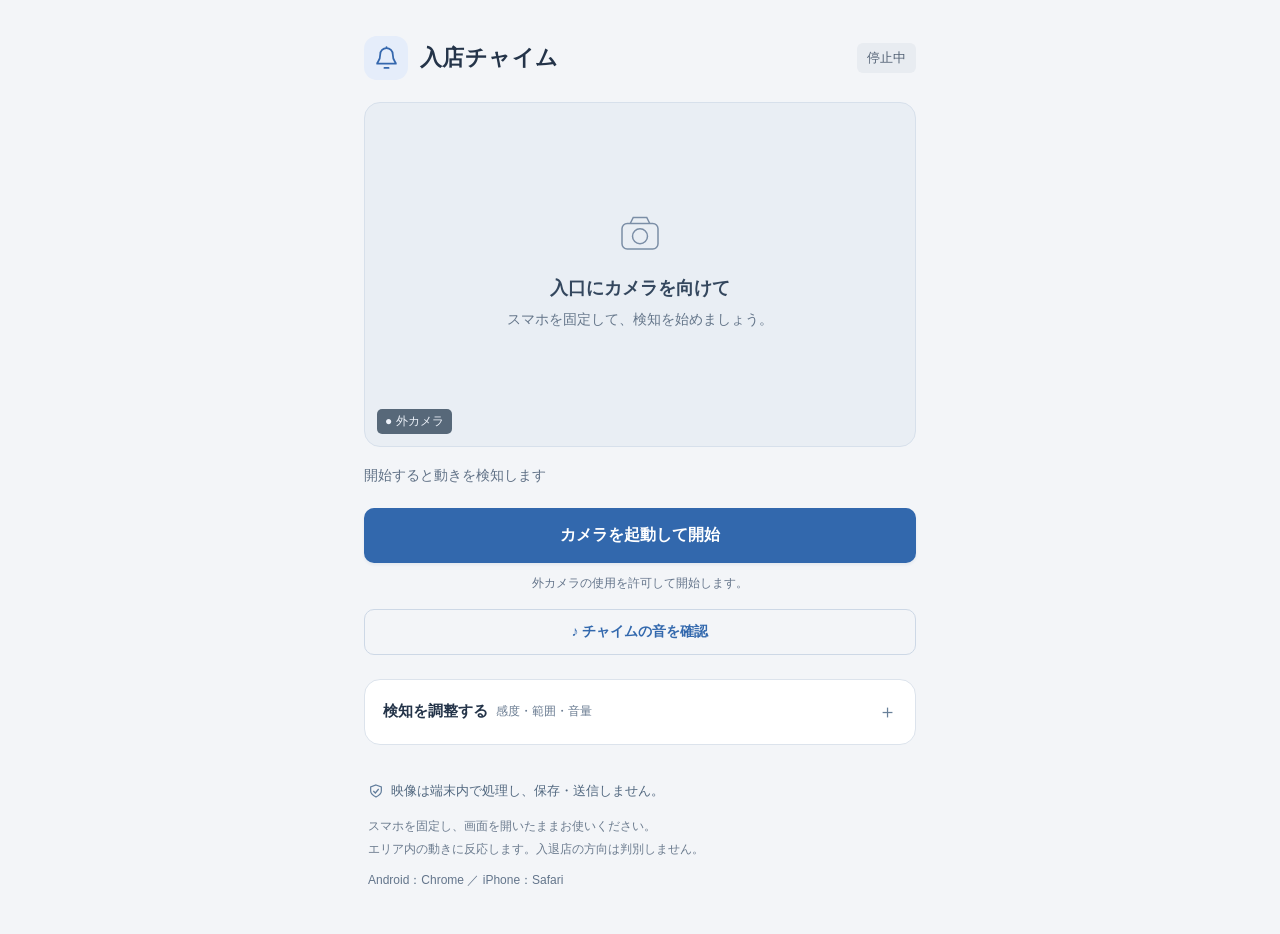
==== index.html @ b0a06c3b "Add files via upload" ====
<!doctype html>
<html lang="ja"><head><meta charset="utf-8"><meta name="viewport" content="width=device-width, initial-scale=1, viewport-fit=cover"><meta name="theme-color" content="#f3f5f8"><title>入店チャイム — Entrance Chime</title><meta name="description" content="スマホの外カメラで動きを検知して、入店チャイムを鳴らします。"><link rel="icon" href="data:image/svg+xml,%3Csvg xmlns='http://www.w3.org/2000/svg' viewBox='0 0 32 32'%3E%3Crect width='32' height='32' rx='8' fill='%233268ad'/%3E%3Cpath d='M8 22h16l-3-5v-5a5 5 0 0 0-10 0v5z' fill='%23ffffff'/%3E%3Ccircle cx='16' cy='25' r='2' fill='%23ffffff'/%3E%3C/svg%3E"><link rel="stylesheet" href="style.css"></head>
<body><main><header><div class="brand"><span class="logo" aria-hidden="true"><svg viewBox="0 0 24 24" fill="none" stroke="currentColor" stroke-width="1.7" stroke-linecap="round" stroke-linejoin="round"><path d="M18 8a6 6 0 0 0-12 0c0 7-3 7-3 9h18c0-2-3-2-3-9M10 21h4M12 2V1"/></svg></span><div><h1>入店チャイム</h1></div></div><span id="badge" class="badge">停止中</span></header>
<section class="monitor" aria-label="カメラの映像"><video id="video" muted playsinline autoplay></video><div id="placeholder"><svg viewBox="0 0 64 64" width="56" fill="none" stroke="currentColor" stroke-width="2"><rect x="8" y="18" width="48" height="34" rx="7"/><circle cx="32" cy="35" r="10"/><path d="m19 18 4-8h18l4 8"/></svg><h2>入口にカメラを向けて</h2><p>スマホを固定して、検知を始めましょう。</p></div><div id="region"><span>検知エリア</span></div><div class="monitor-foot"><span>● <span id="cameraLabel">外カメラ</span></span></div></section>
<div class="status-row"><span id="status" role="status" aria-live="polite">開始すると動きを検知します</span></div><div class="meter" aria-label="動きの強さ" hidden><div id="meter"></div></div>
<p id="error" role="alert" hidden></p><button id="start" class="primary">カメラを起動して開始</button><p class="hint">外カメラの使用を許可して開始します。</p><button id="test" class="secondary sound-test">♪ チャイムの音を確認</button>
<details class="settings"><summary>検知を調整する <span>感度・範囲・音量</span></summary><div class="settings-body"><label for="sensitivity">感度 <output id="sensitivityValue">標準</output></label><input id="sensitivity" type="range" min="1" max="5" value="3"><div class="ends"><span>小さな動きを無視</span><span>小さな動きも検知</span></div><div class="two"><div><label for="area">検知エリア</label><select id="area"><option value="center">中央</option><option value="left">左側</option><option value="right">右側</option><option value="full">全体</option></select></div><div><label for="cooldown">鳴らす間隔</label><select id="cooldown"><option value="3">3秒以上</option><option value="5" selected>5秒以上</option><option value="10">10秒以上</option></select></div></div><div class="sound-heading"><label for="volume">チャイムの音量 <output id="volumeValue">60%</output></label></div><input id="volume" type="range" min="0" max="100" value="60"></div></details>
<footer><p><svg class="small-icon" viewBox="0 0 24 24" fill="none" stroke="currentColor" stroke-width="1.8" aria-hidden="true"><path d="m12 3 8 3v6c0 5-8 9-8 9s-8-4-8-9V6zM8 12l3 3 5-6"/></svg> 映像は端末内で処理し、保存・送信しません。</p><p>スマホを固定し、画面を開いたままお使いください。<br>エリア内の動きに反応します。入退店の方向は判別しません。<br><span class="browser-note">Android：Chrome ／ iPhone：Safari</span></p></footer></main><script type="module" src="app.js"></script></body></html>
---- style.css ----
:root{color-scheme:light;font-family:-apple-system,BlinkMacSystemFont,'Segoe UI','Noto Sans JP',sans-serif;color:#243449;background:#f3f5f8;font-size:16px}*{box-sizing:border-box}body{margin:0}main{max-width:600px;margin:0 auto;padding:28px 24px max(30px,env(safe-area-inset-bottom))}header,.brand,.status-row,.section-heading,.sound-heading{display:flex;align-items:center;justify-content:space-between;gap:12px}header{margin-bottom:24px}.brand{justify-content:flex-start}.logo{display:grid;place-items:center;background:#e5edfa;color:#3467ad;width:44px;height:44px;border-radius:13px;flex:none}.logo svg{width:25px;height:25px}.eyebrow{font-size:12px;color:#66758a;letter-spacing:.02em}h1{font-size:23px;margin:2px 0 0;font-weight:700;letter-spacing:.02em}.badge{font-size:13px;background:#e8ecf1;color:#526174;border-radius:6px;padding:6px 10px;white-space:nowrap}.badge.active{color:#146d4b;background:#e0f2e9}.monitor{position:relative;aspect-ratio:4/3;overflow:hidden;border-radius:16px;background:#e9eef4;border:1px solid #d7e0eb}video{width:100%;height:100%;object-fit:contain;background:#18222f;display:none}#placeholder{position:absolute;inset:0;display:flex;align-items:center;justify-content:center;flex-direction:column;color:#7b8ea6}#placeholder>svg{width:48px;height:48px;margin-bottom:3px}#placeholder h2{font-size:18px;color:#34475e;margin:15px 0 0;font-weight:650}#placeholder p{font-size:14px;color:#65768a;margin:8px 12px;text-align:center;line-height:1.7}#region{display:none;position:absolute;border:2px solid #67d5a3;border-radius:4px;pointer-events:none;box-shadow:0 0 0 900px #071b3255}#region span{position:absolute;top:8px;left:8px;font-size:12px;background:#143b32dd;padding:4px 8px;border-radius:4px;color:#e0fff1;white-space:nowrap}.monitor-foot{position:absolute;bottom:12px;left:12px;right:12px;display:flex;justify-content:space-between;font-size:12px;color:#edf2fa;pointer-events:none}.monitor-foot>span{background:#34485bcc;border-radius:5px;padding:4px 8px}.monitor.flash{border-color:#219367;box-shadow:0 0 0 3px #21936733}.status-row{margin-top:17px;font-size:14px;color:#607186;min-height:28px}.count{white-space:nowrap;font-size:12px;color:#66758a}.count strong{font-size:23px;color:#34475e;font-variant-numeric:tabular-nums}.meter{height:4px;background:#dde4ed;border-radius:4px;overflow:hidden;margin:10px 0 20px}#meter{height:100%;width:0;background:#4386c9;transition:width .15s}button,select,input{font:inherit}button{cursor:pointer;border:0;border-radius:10px;min-height:48px;font-weight:650}button:disabled{opacity:.55;cursor:wait}.primary{background:#3268ad;color:#fff;display:flex;justify-content:center;align-items:center;gap:14px;width:100%;padding:17px 18px;font-size:16px;box-shadow:0 2px 3px #1f4b8112}.primary:hover{background:#295a99}.primary.running{background:#fff;color:#3b526f;border:1px solid #bccbdc}.hint{text-align:center;font-size:12px;color:#64748a;line-height:1.8;margin:11px 0 26px}.settings{background:#fff;border:1px solid #dce3ec;border-radius:16px;padding:22px}h2{font-size:16px;margin:0}.section-heading{margin-bottom:23px}.section-heading>span{font-size:12px;color:#64748a}label{font-size:14px;font-weight:550;display:flex;justify-content:space-between;gap:12px;margin-bottom:10px}output{color:#3268ad;font-weight:600}input[type=range]{width:100%;accent-color:#3268ad;cursor:pointer;height:26px;margin:0}.ends{display:flex;justify-content:space-between;font-size:12px;color:#697b91;margin:4px 0 23px}.two{display:grid;grid-template-columns:1fr 1fr;gap:14px;margin-bottom:24px}select{width:100%;background:#f8fafd;border:1px solid #d1dbe7;border-radius:8px;color:#34475e;padding:11px 8px;min-height:46px;font-size:14px}.sound-heading{margin-bottom:10px;border-top:1px solid #e8edf3;padding-top:20px}.sound-heading label{margin:0;flex:1;flex-wrap:wrap;gap:4px 10px}.secondary{background:#edf3fb;color:#3268ad;padding:8px 13px;font-size:14px;white-space:nowrap}footer{padding:10px 4px 0;color:#6b7b8e;font-size:12px;line-height:1.9}footer p:first-child{color:#536980;font-size:13px;display:flex;align-items:center;gap:7px}.small-icon{color:#607c9b;width:16px;height:16px;flex:none}#error{padding:13px;background:#fff0e7;color:#92471e;border:1px solid #efd3c0;border-radius:10px;font-size:14px;line-height:1.7}button:focus-visible,select:focus-visible,input:focus-visible{outline:3px solid #193d70;outline-offset:3px}@media(min-width:800px){main{padding-top:36px}.monitor{aspect-ratio:16/10}}@media(max-width:380px){main{padding:20px 16px}.settings{padding:18px 16px}.brand{gap:9px}h1{font-size:21px}.section-heading{flex-wrap:wrap;gap:6px}.two{gap:10px}}
header{margin-bottom:22px}h1{font-size:22px;margin:0}.status-row{margin:15px 0 18px;font-size:14px}.meter[hidden]{display:none}.hint{margin:10px 0 14px}.sound-test{width:100%;background:transparent;border:1px solid #cdd8e6;margin-bottom:24px;min-height:46px}.sound-test:hover{background:#e9eff7}.settings{padding:0;overflow:hidden}.settings summary{cursor:pointer;padding:19px 18px;font-size:15px;font-weight:650;list-style:none;display:flex;gap:8px;align-items:center}.settings summary::-webkit-details-marker{display:none}.settings summary::after{content:'＋';font-size:19px;font-weight:400;color:#688099;margin-left:auto}.settings[open] summary::after{content:'−'}.settings summary>span{font-size:12px;font-weight:400;color:#697b91}.settings[open] summary{border-bottom:1px solid #e8edf3}.settings-body{padding:22px 18px}.browser-note{display:inline-block;margin-top:8px;font-size:12px;color:#63758b}footer{margin-top:12px}footer p{margin:12px 0}.monitor-foot{justify-content:flex-start}@media(max-width:380px){.settings{padding:0}.settings summary{padding:18px 15px}.settings summary>span{font-size:12px}.settings-body{padding:20px 16px}}
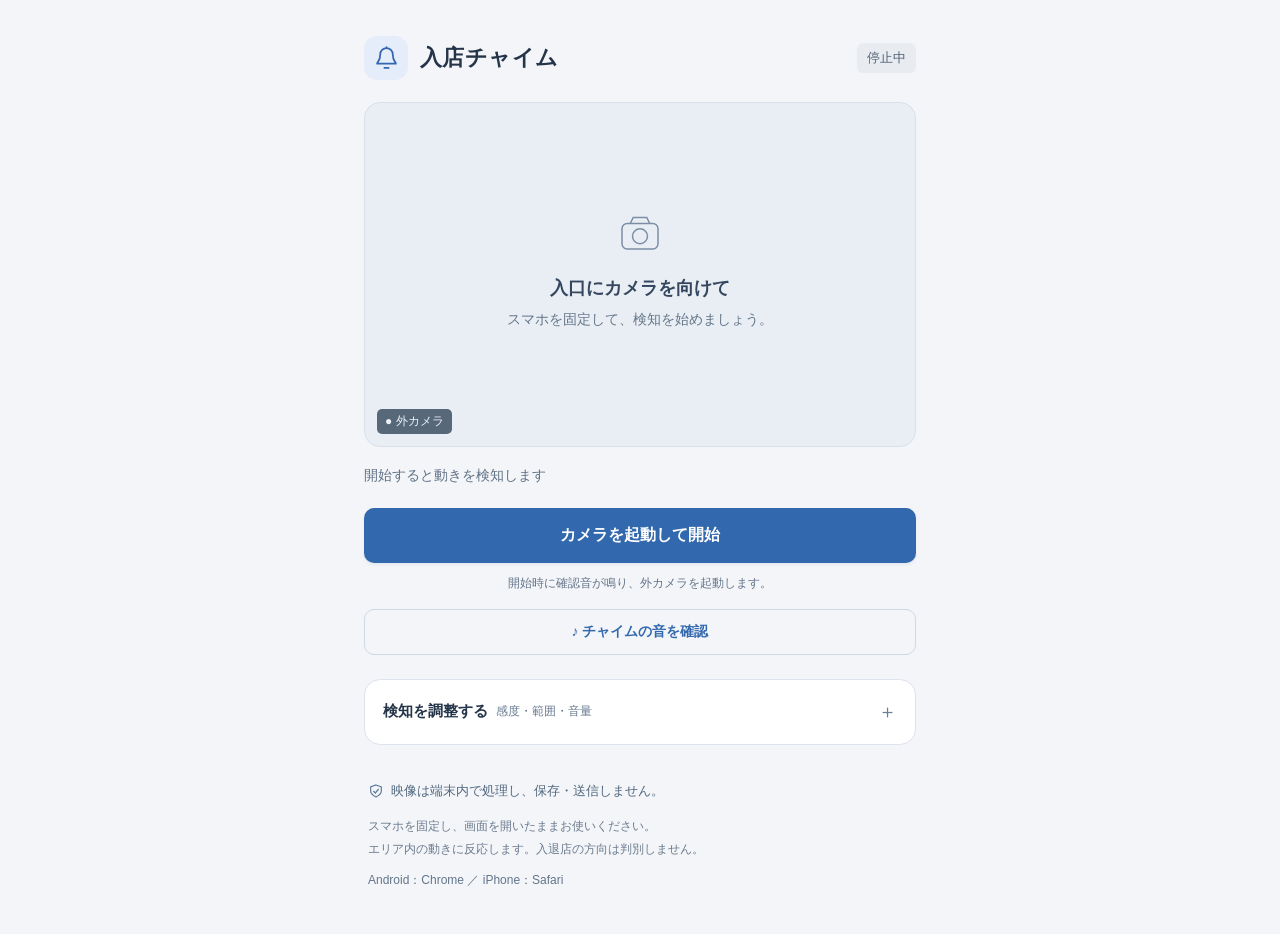
==== commit a3624276: "Add files via upload" ====
--- a/index.html
+++ b/index.html
@@ -1,10 +1,10 @@
 <!doctype html>
-<html lang="ja"><head><meta charset="utf-8"><meta name="viewport" content="width=device-width, initial-scale=1, viewport-fit=cover"><meta name="theme-color" content="#f3f5f8"><title>入店チャイム — Entrance Chime</title><meta name="description" content="スマホの外カメラで動きを検知して、入店チャイムを鳴らします。"><link rel="icon" href="data:image/svg+xml,%3Csvg xmlns='http://www.w3.org/2000/svg' viewBox='0 0 32 32'%3E%3Crect width='32' height='32' rx='8' fill='%233268ad'/%3E%3Cpath d='M8 22h16l-3-5v-5a5 5 0 0 0-10 0v5z' fill='%23ffffff'/%3E%3Ccircle cx='16' cy='25' r='2' fill='%23ffffff'/%3E%3C/svg%3E"><link rel="stylesheet" href="style.css"></head>
+<html lang="ja"><head><meta charset="utf-8"><meta name="viewport" content="width=device-width, initial-scale=1, viewport-fit=cover"><meta name="theme-color" content="#f3f5f8"><title>入店チャイム — Entrance Chime</title><meta name="description" content="スマホの外カメラで動きを検知して、入店チャイムを鳴らします。"><link rel="icon" href="data:image/svg+xml,%3Csvg xmlns='http://www.w3.org/2000/svg' viewBox='0 0 32 32'%3E%3Crect width='32' height='32' rx='8' fill='%233268ad'/%3E%3Cpath d='M8 22h16l-3-5v-5a5 5 0 0 0-10 0v5z' fill='%23ffffff'/%3E%3Ccircle cx='16' cy='25' r='2' fill='%23ffffff'/%3E%3C/svg%3E"><link rel="stylesheet" href="style.css?v=4"></head>
 <body><main><header><div class="brand"><span class="logo" aria-hidden="true"><svg viewBox="0 0 24 24" fill="none" stroke="currentColor" stroke-width="1.7" stroke-linecap="round" stroke-linejoin="round"><path d="M18 8a6 6 0 0 0-12 0c0 7-3 7-3 9h18c0-2-3-2-3-9M10 21h4M12 2V1"/></svg></span><div><h1>入店チャイム</h1></div></div><span id="badge" class="badge">停止中</span></header>
 <section class="monitor" aria-label="カメラの映像"><video id="video" muted playsinline autoplay></video><div id="placeholder"><svg viewBox="0 0 64 64" width="56" fill="none" stroke="currentColor" stroke-width="2"><rect x="8" y="18" width="48" height="34" rx="7"/><circle cx="32" cy="35" r="10"/><path d="m19 18 4-8h18l4 8"/></svg><h2>入口にカメラを向けて</h2><p>スマホを固定して、検知を始めましょう。</p></div><div id="region"><span>検知エリア</span></div><div class="monitor-foot"><span>● <span id="cameraLabel">外カメラ</span></span></div></section>
 <div class="status-row"><span id="status" role="status" aria-live="polite">開始すると動きを検知します</span></div><div class="meter" aria-label="動きの強さ" hidden><div id="meter"></div></div>
-<p id="error" role="alert" hidden></p><button id="start" class="primary">カメラを起動して開始</button><p class="hint">外カメラの使用を許可して開始します。</p><button id="test" class="secondary sound-test">♪ チャイムの音を確認</button>
-<details class="settings"><summary>検知を調整する <span>感度・範囲・音量</span></summary><div class="settings-body"><label for="sensitivity">感度 <output id="sensitivityValue">標準</output></label><input id="sensitivity" type="range" min="1" max="5" value="3"><div class="ends"><span>小さな動きを無視</span><span>小さな動きも検知</span></div><div class="two"><div><label for="area">検知エリア</label><select id="area"><option value="center">中央</option><option value="left">左側</option><option value="right">右側</option><option value="full">全体</option></select></div><div><label for="cooldown">鳴らす間隔</label><select id="cooldown"><option value="3">3秒以上</option><option value="5" selected>5秒以上</option><option value="10">10秒以上</option></select></div></div><div class="sound-heading"><label for="volume">チャイムの音量 <output id="volumeValue">60%</output></label></div><input id="volume" type="range" min="0" max="100" value="60"></div></details>
-<footer><p><svg class="small-icon" viewBox="0 0 24 24" fill="none" stroke="currentColor" stroke-width="1.8" aria-hidden="true"><path d="m12 3 8 3v6c0 5-8 9-8 9s-8-4-8-9V6zM8 12l3 3 5-6"/></svg> 映像は端末内で処理し、保存・送信しません。</p><p>スマホを固定し、画面を開いたままお使いください。<br>エリア内の動きに反応します。入退店の方向は判別しません。<br><span class="browser-note">Android：Chrome ／ iPhone：Safari</span></p></footer></main><script type="module" src="app.js"></script></body></html>
+<p id="error" role="alert" hidden></p><button id="start" class="primary">カメラを起動して開始</button><p class="hint">開始時に確認音が鳴り、外カメラを起動します。</p><button id="test" class="secondary sound-test">♪ チャイムの音を確認</button>
+<details class="settings"><summary>検知を調整する <span>感度・範囲・音量</span></summary><div class="settings-body"><label for="sensitivity">感度 <output id="sensitivityValue">標準</output></label><input id="sensitivity" type="range" min="1" max="5" value="3"><div class="ends"><span>小さな動きを無視</span><span>小さな動きも検知</span></div><div class="two"><div><label for="area">検知エリア</label><select id="area"><option value="center">中央</option><option value="left">左側</option><option value="right">右側</option><option value="full">全体</option></select></div><div><label for="cooldown">鳴らす間隔</label><select id="cooldown"><option value="3">3秒以上</option><option value="5" selected>5秒以上</option><option value="10">10秒以上</option></select></div></div><div class="custom-sound"><label for="soundFile">チャイムの音</label><p id="soundName" class="sound-name" role="status">標準チャイム</p><input id="soundFile" type="file" multiple accept=".wav,.mp3,audio/wav,audio/x-wav,audio/mpeg"><button id="resetSound" class="secondary" type="button" hidden>標準に戻す</button><p class="hint">WAV / MP3を複数選択できます（1ファイル20MBまで）。検知ごとに1曲をランダム再生します。ページを開き直すと標準に戻ります。</p></div><div class="sound-heading"><label for="volume">チャイムの音量 <output id="volumeValue">60%</output></label></div><input id="volume" type="range" min="0" max="100" value="60"><p class="hint">iPhoneの音量は端末の音量ボタンで調整してください。</p></div></details>
+<footer><p><svg class="small-icon" viewBox="0 0 24 24" fill="none" stroke="currentColor" stroke-width="1.8" aria-hidden="true"><path d="m12 3 8 3v6c0 5-8 9-8 9s-8-4-8-9V6zM8 12l3 3 5-6"/></svg> 映像は端末内で処理し、保存・送信しません。</p><p>スマホを固定し、画面を開いたままお使いください。<br>エリア内の動きに反応します。入退店の方向は判別しません。<br><span class="browser-note">Android：Chrome ／ iPhone：Safari</span></p></footer></main><script type="module" src="app.js?v=4"></script></body></html>
 
 
--- a/style.css
+++ b/style.css
@@ -1,2 +1,4 @@
 :root{color-scheme:light;font-family:-apple-system,BlinkMacSystemFont,'Segoe UI','Noto Sans JP',sans-serif;color:#243449;background:#f3f5f8;font-size:16px}*{box-sizing:border-box}body{margin:0}main{max-width:600px;margin:0 auto;padding:28px 24px max(30px,env(safe-area-inset-bottom))}header,.brand,.status-row,.section-heading,.sound-heading{display:flex;align-items:center;justify-content:space-between;gap:12px}header{margin-bottom:24px}.brand{justify-content:flex-start}.logo{display:grid;place-items:center;background:#e5edfa;color:#3467ad;width:44px;height:44px;border-radius:13px;flex:none}.logo svg{width:25px;height:25px}.eyebrow{font-size:12px;color:#66758a;letter-spacing:.02em}h1{font-size:23px;margin:2px 0 0;font-weight:700;letter-spacing:.02em}.badge{font-size:13px;background:#e8ecf1;color:#526174;border-radius:6px;padding:6px 10px;white-space:nowrap}.badge.active{color:#146d4b;background:#e0f2e9}.monitor{position:relative;aspect-ratio:4/3;overflow:hidden;border-radius:16px;background:#e9eef4;border:1px solid #d7e0eb}video{width:100%;height:100%;object-fit:contain;background:#18222f;display:none}#placeholder{position:absolute;inset:0;display:flex;align-items:center;justify-content:center;flex-direction:column;color:#7b8ea6}#placeholder>svg{width:48px;height:48px;margin-bottom:3px}#placeholder h2{font-size:18px;color:#34475e;margin:15px 0 0;font-weight:650}#placeholder p{font-size:14px;color:#65768a;margin:8px 12px;text-align:center;line-height:1.7}#region{display:none;position:absolute;border:2px solid #67d5a3;border-radius:4px;pointer-events:none;box-shadow:0 0 0 900px #071b3255}#region span{position:absolute;top:8px;left:8px;font-size:12px;background:#143b32dd;padding:4px 8px;border-radius:4px;color:#e0fff1;white-space:nowrap}.monitor-foot{position:absolute;bottom:12px;left:12px;right:12px;display:flex;justify-content:space-between;font-size:12px;color:#edf2fa;pointer-events:none}.monitor-foot>span{background:#34485bcc;border-radius:5px;padding:4px 8px}.monitor.flash{border-color:#219367;box-shadow:0 0 0 3px #21936733}.status-row{margin-top:17px;font-size:14px;color:#607186;min-height:28px}.count{white-space:nowrap;font-size:12px;color:#66758a}.count strong{font-size:23px;color:#34475e;font-variant-numeric:tabular-nums}.meter{height:4px;background:#dde4ed;border-radius:4px;overflow:hidden;margin:10px 0 20px}#meter{height:100%;width:0;background:#4386c9;transition:width .15s}button,select,input{font:inherit}button{cursor:pointer;border:0;border-radius:10px;min-height:48px;font-weight:650}button:disabled{opacity:.55;cursor:wait}.primary{background:#3268ad;color:#fff;display:flex;justify-content:center;align-items:center;gap:14px;width:100%;padding:17px 18px;font-size:16px;box-shadow:0 2px 3px #1f4b8112}.primary:hover{background:#295a99}.primary.running{background:#fff;color:#3b526f;border:1px solid #bccbdc}.hint{text-align:center;font-size:12px;color:#64748a;line-height:1.8;margin:11px 0 26px}.settings{background:#fff;border:1px solid #dce3ec;border-radius:16px;padding:22px}h2{font-size:16px;margin:0}.section-heading{margin-bottom:23px}.section-heading>span{font-size:12px;color:#64748a}label{font-size:14px;font-weight:550;display:flex;justify-content:space-between;gap:12px;margin-bottom:10px}output{color:#3268ad;font-weight:600}input[type=range]{width:100%;accent-color:#3268ad;cursor:pointer;height:26px;margin:0}.ends{display:flex;justify-content:space-between;font-size:12px;color:#697b91;margin:4px 0 23px}.two{display:grid;grid-template-columns:1fr 1fr;gap:14px;margin-bottom:24px}select{width:100%;background:#f8fafd;border:1px solid #d1dbe7;border-radius:8px;color:#34475e;padding:11px 8px;min-height:46px;font-size:14px}.sound-heading{margin-bottom:10px;border-top:1px solid #e8edf3;padding-top:20px}.sound-heading label{margin:0;flex:1;flex-wrap:wrap;gap:4px 10px}.secondary{background:#edf3fb;color:#3268ad;padding:8px 13px;font-size:14px;white-space:nowrap}footer{padding:10px 4px 0;color:#6b7b8e;font-size:12px;line-height:1.9}footer p:first-child{color:#536980;font-size:13px;display:flex;align-items:center;gap:7px}.small-icon{color:#607c9b;width:16px;height:16px;flex:none}#error{padding:13px;background:#fff0e7;color:#92471e;border:1px solid #efd3c0;border-radius:10px;font-size:14px;line-height:1.7}button:focus-visible,select:focus-visible,input:focus-visible{outline:3px solid #193d70;outline-offset:3px}@media(min-width:800px){main{padding-top:36px}.monitor{aspect-ratio:16/10}}@media(max-width:380px){main{padding:20px 16px}.settings{padding:18px 16px}.brand{gap:9px}h1{font-size:21px}.section-heading{flex-wrap:wrap;gap:6px}.two{gap:10px}}
 header{margin-bottom:22px}h1{font-size:22px;margin:0}.status-row{margin:15px 0 18px;font-size:14px}.meter[hidden]{display:none}.hint{margin:10px 0 14px}.sound-test{width:100%;background:transparent;border:1px solid #cdd8e6;margin-bottom:24px;min-height:46px}.sound-test:hover{background:#e9eff7}.settings{padding:0;overflow:hidden}.settings summary{cursor:pointer;padding:19px 18px;font-size:15px;font-weight:650;list-style:none;display:flex;gap:8px;align-items:center}.settings summary::-webkit-details-marker{display:none}.settings summary::after{content:'＋';font-size:19px;font-weight:400;color:#688099;margin-left:auto}.settings[open] summary::after{content:'−'}.settings summary>span{font-size:12px;font-weight:400;color:#697b91}.settings[open] summary{border-bottom:1px solid #e8edf3}.settings-body{padding:22px 18px}.browser-note{display:inline-block;margin-top:8px;font-size:12px;color:#63758b}footer{margin-top:12px}footer p{margin:12px 0}.monitor-foot{justify-content:flex-start}@media(max-width:380px){.settings{padding:0}.settings summary{padding:18px 15px}.settings summary>span{font-size:12px}.settings-body{padding:20px 16px}}
+
+.custom-sound{border-top:1px solid #e8edf3;padding-top:20px}.sound-name{font-size:14px;color:#526c8b;overflow-wrap:anywhere;margin:8px 0 12px}input[type=file]{display:block;width:100%;font-size:13px;color:#526174}input[type=file]::file-selector-button{background:#edf3fb;color:#3268ad;border:1px solid #d1dbe7;border-radius:8px;padding:12px;font:inherit;margin-right:8px;cursor:pointer}.custom-sound .secondary{margin-top:12px}.custom-sound .hint{text-align:left;margin:12px 0 0}.custom-sound [hidden]{display:none}
